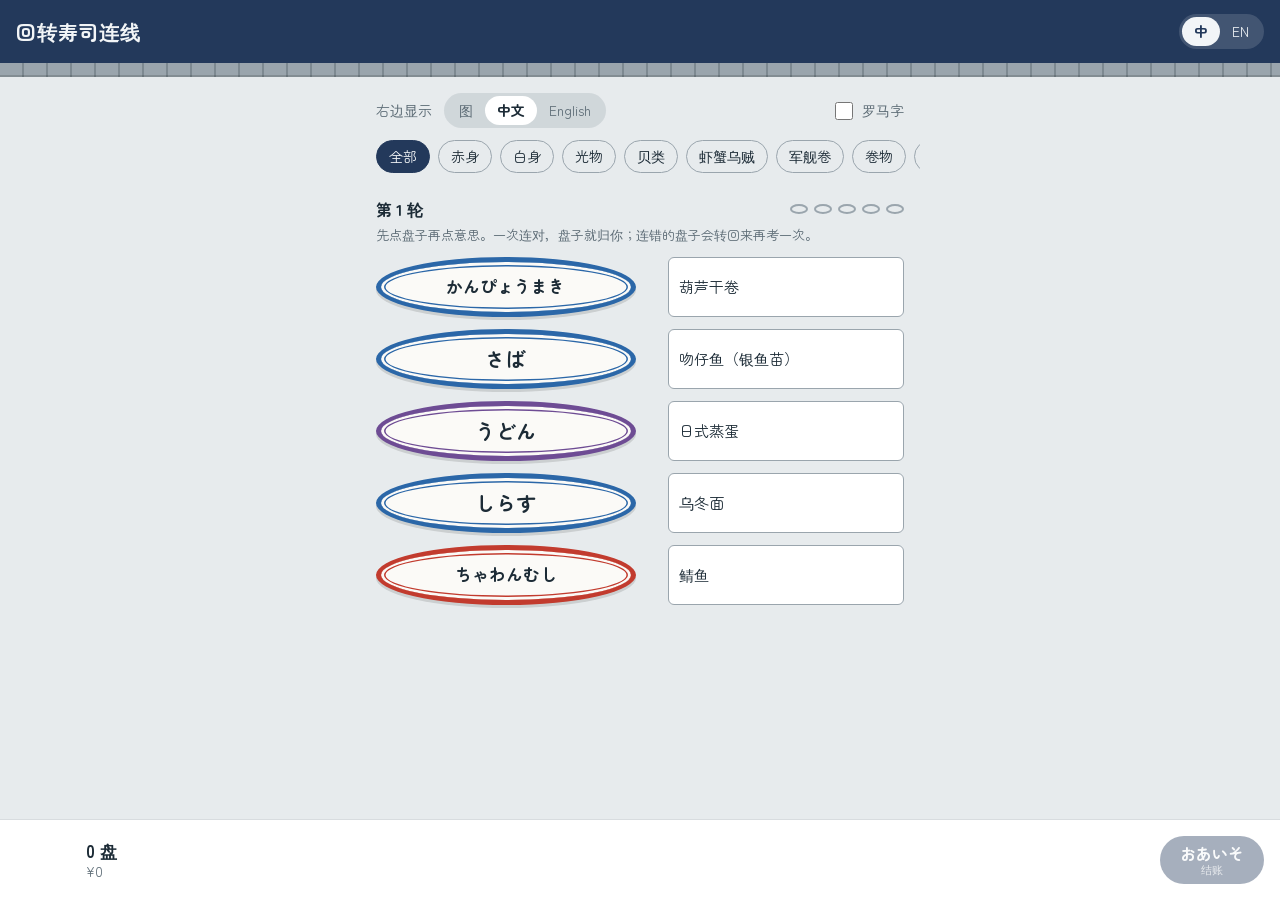
==== index.html @ 53e30462 "发布准备：网站图标、页面描述、.nojekyll Co-Authored-By: Claude Opus 5.5 <noreply@anthropic.com>" ====
<!doctype html>
<html lang="zh-CN">
<head>
  <meta charset="utf-8">
  <meta name="viewport" content="width=device-width, initial-scale=1, viewport-fit=cover">
  <meta name="theme-color" content="#23395b">
  <title>回转寿司连线</title>
  <meta name="description" content="把回转寿司店里的平假名菜名连到意思上。Match the hiragana on kaiten sushi plates to what they are.">
  <link rel="icon" href="img/sushi/maguro.svg" type="image/svg+xml">
  <link rel="preconnect" href="https://fonts.googleapis.com">
  <link rel="preconnect" href="https://fonts.gstatic.com" crossorigin>
  <link href="https://fonts.googleapis.com/css2?family=Zen+Maru+Gothic:wght@500;700&display=swap" rel="stylesheet">
  <link rel="stylesheet" href="style.css?v=0.3.1">
</head>
<body>
  <header class="noren">
    <h1 data-i18n="title">回转寿司连线</h1>
    <div class="seg" role="group" aria-label="Language">
      <button type="button" data-ui="zh">中</button>
      <button type="button" data-ui="en">EN</button>
    </div>
  </header>
  <div class="belt" aria-hidden="true"></div>

  <main>
    <section class="controls">
      <div class="row">
        <span data-i18n="answer">右边显示</span>
        <div class="seg" role="group">
          <button type="button" data-answer="pic" data-i18n="pic">图</button>
          <button type="button" data-answer="zh">中文</button>
          <button type="button" data-answer="en">English</button>
        </div>
        <label class="check">
          <input type="checkbox" id="romaji">
          <span data-i18n="romaji">罗马字</span>
        </label>
      </div>
      <div class="chips" id="chips"></div>
    </section>

    <section class="round">
      <div class="round-head">
        <h2 id="round-title"></h2>
        <ol class="dots" id="dots" aria-hidden="true"></ol>
      </div>
      <p class="hint" id="hint" data-i18n="tapHint"></p>
      <div class="board" id="board">
        <svg class="lines" id="lines" aria-hidden="true"></svg>
        <ul class="col" id="plates"></ul>
        <ul class="col" id="tags"></ul>
      </div>
      <div class="fact" id="fact" aria-live="polite"></div>
      <div class="summary" id="summary" hidden></div>
    </section>
  </main>

  <footer class="tray">
    <div class="stack" id="stack" aria-hidden="true"></div>
    <div class="tray-text">
      <b id="plate-count"></b>
      <span id="plate-total"></span>
    </div>
    <button type="button" class="primary" id="checkout">
      <span lang="ja" data-i18n="checkout">おあいそ</span>
      <small data-i18n="checkoutHint">结账</small>
    </button>
  </footer>

  <dialog class="bill" id="bill"></dialog>

  <script src="app.js?v=0.3.1"></script>
</body>
</html>
---- style.css ----
:root {
  --steel: #e7ebed;      /* 店里的不锈钢台面 */
  --steel-dark: #9aa5ad;  /* 传送带链节 */
  --surface: #ffffff;
  --ink: #1c2b36;
  --muted: #5c6b75;
  --noren: #23395b;       /* 藍色暖帘 */
  --noren-ink: #f2f5f7;
  --porcelain: #fbfaf7;   /* 盘子的白瓷 */
  --wrong: #8a96a0;

  /* 盘子颜色 = 价格档位，和店里一样 */
  --tier-0: #aab3b9;  /* 白盘，免费 */
  --tier-1: #2b67a8;  /* 蓝 ¥120 */
  --tier-2: #c23b2e;  /* 红 ¥180 */
  --tier-3: #6e4c94;  /* 紫 ¥260 */
  --tier-4: #d9a21b;  /* 金 ¥360 */
  --ok: #3b8657;

  --kana-font: "Zen Maru Gothic", "Hiragino Maru Gothic ProN", "Yu Gothic", sans-serif;
  --body-font: "Zen Maru Gothic", "PingFang SC", "Hiragino Sans GB", "Microsoft YaHei", "Noto Sans SC", sans-serif;
}

@media (prefers-color-scheme: dark) {
  :root {
    --steel: #172028;
    --steel-dark: #3a4853;
    --surface: #22303b;
    --ink: #e6ecef;
    --muted: #9fadb6;
    --noren: #1a2c47;
    --wrong: #6b7882;
  }
}

* { box-sizing: border-box; }

html { -webkit-text-size-adjust: 100%; }

body {
  margin: 0;
  background: var(--steel);
  color: var(--ink);
  font-family: var(--body-font);
  font-size: 16px;
  line-height: 1.5;
  -webkit-tap-highlight-color: transparent;
}

button { font: inherit; color: inherit; cursor: pointer; }

:focus-visible { outline: 3px solid var(--tier-1); outline-offset: 2px; }

/* ---------- 顶部：暖帘 + 传送带 ---------- */

.noren {
  display: flex;
  align-items: center;
  justify-content: space-between;
  gap: 12px;
  padding: calc(14px + env(safe-area-inset-top)) 16px 14px;
  background: var(--noren);
  color: var(--noren-ink);
}

.noren h1 {
  margin: 0;
  font-family: var(--kana-font);
  font-weight: 700;
  font-size: 1.25rem;
  letter-spacing: 0.04em;
}

.belt {
  height: 14px;
  background:
    repeating-linear-gradient(90deg, var(--steel-dark) 0 22px, transparent 22px 24px),
    var(--steel-dark);
  background-color: #7d8991;
  box-shadow: inset 0 -2px 0 rgba(0, 0, 0, 0.15);
}

main {
  max-width: 560px;
  margin: 0 auto;
  padding: 16px 16px calc(112px + env(safe-area-inset-bottom));
}

/* ---------- 切换按钮 ---------- */

.seg {
  display: inline-flex;
  border-radius: 999px;
  padding: 3px;
  background: rgba(127, 140, 150, 0.22);
}

.seg button {
  border: 0;
  background: transparent;
  padding: 4px 12px;
  border-radius: 999px;
  font-size: 0.875rem;
}

.seg button[aria-pressed="true"] {
  background: var(--surface);
  color: var(--ink);
  font-weight: 700;
}

.noren .seg { background: rgba(255, 255, 255, 0.14); }
.noren .seg button { color: var(--noren-ink); }
.noren .seg button[aria-pressed="true"] { background: var(--noren-ink); color: var(--noren); }

.controls .row {
  display: flex;
  flex-wrap: wrap;
  align-items: center;
  gap: 8px 12px;
  font-size: 0.875rem;
  color: var(--muted);
}

.check {
  display: inline-flex;
  align-items: center;
  gap: 6px;
  margin-left: auto;
}

.check input { width: 18px; height: 18px; accent-color: var(--noren); }

.chips {
  display: flex;
  gap: 8px;
  margin: 12px -16px 0;
  padding: 0 16px 4px;
  overflow-x: auto;
  scrollbar-width: none;
}

.chips::-webkit-scrollbar { display: none; }

.chips button {
  flex: none;
  border: 1.5px solid var(--steel-dark);
  background: transparent;
  border-radius: 999px;
  padding: 5px 12px;
  font-size: 0.875rem;
  white-space: nowrap;
}

.chips button[aria-pressed="true"] {
  border-color: var(--noren);
  background: var(--noren);
  color: var(--noren-ink);
}

/* ---------- 一轮 ---------- */

.round { margin-top: 20px; }

.round-head {
  display: flex;
  align-items: center;
  justify-content: space-between;
}

.round-head h2 {
  margin: 0;
  font-size: 1rem;
  font-weight: 700;
}

.dots {
  display: flex;
  gap: 6px;
  margin: 0;
  padding: 0;
  list-style: none;
}

.dots li {
  width: 18px;
  height: 10px;
  border-radius: 50%;
  border: 2px solid var(--steel-dark);
}

.dots li.on {
  border-color: var(--rim);
  background: var(--porcelain);
  box-shadow: inset 0 0 0 1px var(--rim);
}

.hint {
  margin: 4px 0 12px;
  font-size: 0.8125rem;
  color: var(--muted);
}

.board {
  position: relative;
  display: grid;
  grid-template-columns: 1.1fr 1fr;
  column-gap: 32px;
}

.lines {
  position: absolute;
  inset: 0;
  width: 100%;
  height: 100%;
  pointer-events: none;
  overflow: visible;
}

.lines line {
  stroke-width: 4;
  stroke-linecap: round;
  animation: draw 0.35s ease-out both;
}

.lines circle { animation: pop 0.2s ease-out both; }

@keyframes draw {
  from { stroke-dashoffset: var(--len); }
  to { stroke-dashoffset: 0; }
}

@keyframes pop {
  from { r: 0; }
}

.col {
  display: flex;
  flex-direction: column;
  gap: 12px;
  margin: 0;
  padding: 0;
  list-style: none;
}

.col li { display: flex; }

/* 盘子：从侧面看过去的椭圆盘 */
.plate {
  position: relative;
  width: 100%;
  min-height: 60px;
  border: 5px solid var(--rim);
  border-radius: 50%;
  background: var(--porcelain);
  box-shadow:
    inset 0 0 0 3px var(--porcelain),
    inset 0 0 0 4.5px var(--rim),
    0 3px 0 rgba(0, 0, 0, 0.12);
  color: #1c2b36;
  display: flex;
  flex-direction: column;
  align-items: center;
  justify-content: center;
  padding: 4px 6px;
  transition: transform 0.15s ease, box-shadow 0.15s ease;
}

.plate .kana {
  font-family: var(--kana-font);
  font-weight: 700;
  font-size: 1.25rem;
  line-height: 1.2;
  letter-spacing: 0.02em;
}

.plate .kana.long { font-size: 1.05rem; letter-spacing: 0; }

.plate .romaji {
  font-size: 0.75rem;
  color: #5c6b75;
  line-height: 1.2;
}

body:not(.show-romaji) .plate .romaji { display: none; }

.plate[aria-pressed="true"] {
  transform: translateY(-4px) scale(1.04);
  box-shadow:
    inset 0 0 0 3px var(--porcelain),
    inset 0 0 0 4.5px var(--rim),
    0 0 0 3px var(--steel),
    0 0 0 6px var(--rim),
    0 10px 16px rgba(0, 0, 0, 0.25);
}

/* 意思：点餐平板上的小票 */
.tag {
  width: 100%;
  min-height: 60px;
  border: 1.5px solid var(--steel-dark);
  border-radius: 6px;
  background: var(--surface);
  padding: 6px 10px;
  text-align: left;
  font-size: 0.9375rem;
  line-height: 1.3;
  transition: transform 0.15s ease, border-color 0.15s ease;
}

.tag[aria-pressed="true"] {
  border-color: var(--noren);
  box-shadow: 0 0 0 2px var(--noren);
}

@media (prefers-color-scheme: dark) {
  .tag[aria-pressed="true"] { border-color: var(--ink); box-shadow: 0 0 0 2px var(--ink); }
}

/* 图片模式：小票换成插图，每一行高一点，左右两列要一样高才对得齐 */
.board.pic .plate, .board.pic .tag { min-height: 74px; }

.tag.pic {
  display: flex;
  align-items: center;
  justify-content: center;
  padding: 0;
  overflow: hidden;
  background: var(--porcelain);
}

/* 铺满小票，只裁掉盘子上下的空白，寿司就显得大 */
.tag.pic img { width: 100%; height: 74px; object-fit: cover; object-position: 50% 58%; display: block; }

.plate.done, .tag.done { cursor: default; }
.plate.done { box-shadow: inset 0 0 0 3px var(--porcelain), inset 0 0 0 4.5px var(--rim); }
.tag.done {
  border-color: var(--rim);
  border-left-width: 6px;
  padding-left: 6px;
}

.wrong { animation: shake 0.35s ease; }

@keyframes shake {
  20%, 60% { transform: translateX(-5px); }
  40%, 80% { transform: translateX(5px); }
}

/* 盘子转进来：一轮开始时唯一的入场动画 */
.board.enter .plate { animation: slide-in 0.45s cubic-bezier(.2,.8,.3,1) both; }
.board.enter li:nth-child(2) .plate { animation-delay: 0.06s; }
.board.enter li:nth-child(3) .plate { animation-delay: 0.12s; }
.board.enter li:nth-child(4) .plate { animation-delay: 0.18s; }
.board.enter li:nth-child(5) .plate { animation-delay: 0.24s; }

@keyframes slide-in {
  from { transform: translateX(-110vw); }
}

/* ---------- 小知识和本轮总结 ---------- */

.fact {
  min-height: 72px;
  margin-top: 20px;
  padding: 12px 14px;
  border-radius: 6px;
  background: var(--surface);
  border-left: 6px solid var(--rim, var(--steel-dark));
  font-size: 0.9375rem;
}

.fact:empty { visibility: hidden; }

.fact b {
  font-family: var(--kana-font);
  margin-right: 6px;
}

.summary {
  margin-top: 20px;
  padding: 16px;
  border-radius: 6px;
  background: var(--surface);
}

.summary h3 { margin: 0 0 4px; font-size: 1.0625rem; }
.summary p { margin: 0 0 12px; color: var(--muted); font-size: 0.875rem; }

.summary ul { margin: 0 0 16px; padding: 0; list-style: none; }

.summary li {
  display: grid;
  grid-template-columns: 1.25rem 64px 1fr;
  align-items: center;
  column-gap: 8px;
  padding: 8px 0;
  border-top: 1px solid rgba(127, 140, 150, 0.25);
}

.summary .mark { font-weight: 700; }
.summary .thumb { width: 64px; height: 51px; object-fit: contain; border-radius: 4px; background: var(--porcelain); }
.summary .mark.miss { color: var(--tier-2); }
.summary .mark.ok { color: var(--ok); }
.summary .word { font-family: var(--kana-font); font-weight: 700; }
.summary .meta { color: var(--muted); font-size: 0.8125rem; }

.primary {
  width: 100%;
  border: 0;
  border-radius: 999px;
  padding: 12px;
  background: var(--noren);
  color: var(--noren-ink);
  font-weight: 700;
  font-size: 1rem;
}

@media (prefers-color-scheme: dark) {
  .primary { background: var(--noren-ink); color: var(--noren); }
}

.empty { color: var(--muted); }

/* 答错过、转回来的盘子 */
.plate .again {
  position: absolute;
  top: -9px;
  right: 6px;
  padding: 0 6px;
  border-radius: 999px;
  background: var(--noren);
  color: var(--noren-ink);
  font-size: 0.6875rem;
  line-height: 1.6;
}

.fact .price {
  display: inline-block;
  margin-right: 8px;
  padding: 0 6px;
  border-radius: 999px;
  background: var(--rim);
  color: #fff;
  font-size: 0.75rem;
  font-weight: 700;
  vertical-align: 0.1em;
}

/* ---------- 底部托盘：叠起来的盘子 ---------- */

.tray {
  position: fixed;
  left: 0;
  right: 0;
  bottom: 0;
  z-index: 5;
  display: flex;
  align-items: center;
  gap: 14px;
  padding: 10px 16px calc(10px + env(safe-area-inset-bottom));
  background: var(--surface);
  border-top: 1px solid rgba(127, 140, 150, 0.3);
}

.stack {
  position: relative;
  flex: none;
  width: 56px;
  height: 60px;
}

.stack span {
  position: absolute;
  left: 2px;
  width: 52px;
  height: 14px;
  border-radius: 50%;
  border: 3px solid var(--rim);
  background: var(--porcelain);
  box-shadow: 0 1px 0 rgba(0, 0, 0, 0.18);
}

.stack span.drop { animation: drop 0.35s cubic-bezier(.3,1.4,.5,1) both; }

@keyframes drop {
  from { transform: translateY(-40px); opacity: 0; }
}

.tray-text {
  display: flex;
  flex-direction: column;
  line-height: 1.3;
}

.tray-text b { font-size: 1.0625rem; }
.tray-text span { color: var(--muted); font-size: 0.875rem; font-variant-numeric: tabular-nums; }

.tray .primary {
  width: auto;
  margin-left: auto;
  padding: 8px 20px;
  display: flex;
  flex-direction: column;
  align-items: center;
  line-height: 1.2;
}

.tray .primary span { font-family: var(--kana-font); }
.tray .primary small { font-weight: 500; font-size: 0.6875rem; opacity: 0.8; }
.primary:disabled { opacity: 0.4; cursor: default; }

/* ---------- 结账单 ---------- */

.bill {
  width: min(420px, calc(100vw - 32px));
  border: 0;
  border-radius: 6px;
  padding: 24px 20px 20px;
  background: var(--porcelain);
  color: #1c2b36;
  border-top: 8px solid var(--noren);
}

.bill::backdrop { background: rgba(10, 20, 30, 0.55); }

.bill h2 {
  margin: 0;
  font-family: var(--kana-font);
  font-size: 1.5rem;
  letter-spacing: 0.08em;
}

.bill .sub { margin: 4px 0 16px; color: #5c6b75; font-size: 0.875rem; }

.bill table {
  width: 100%;
  border-collapse: collapse;
  font-variant-numeric: tabular-nums;
  font-size: 0.9375rem;
}

.bill td, .bill th { padding: 8px 0; border-bottom: 1px dashed #c3cbd0; text-align: left; }
.bill td:nth-child(2) { color: #5c6b75; }
.bill td:last-child { text-align: right; }

.bill tfoot th, .bill tfoot td {
  border-bottom: 0;
  border-top: 2px solid #1c2b36;
  font-size: 1.125rem;
  font-weight: 700;
}

.bill .swatch {
  display: inline-block;
  width: 22px;
  height: 9px;
  margin-right: 8px;
  border-radius: 50%;
  border: 3px solid var(--rim);
  vertical-align: 0.05em;
}

.bill .note { margin: 10px 0 0; color: #5c6b75; font-size: 0.8125rem; }
.bill .note:empty { display: none; }

.bill .actions { display: flex; flex-direction: column; gap: 8px; margin-top: 20px; }

.bill .primary { background: var(--noren); color: var(--noren-ink); }

.ghost {
  border: 0;
  background: transparent;
  padding: 10px;
  color: #5c6b75;
  font-size: 0.9375rem;
}

@media (prefers-reduced-motion: reduce) {
  *, *::before, *::after { animation: none !important; transition: none !important; }
}
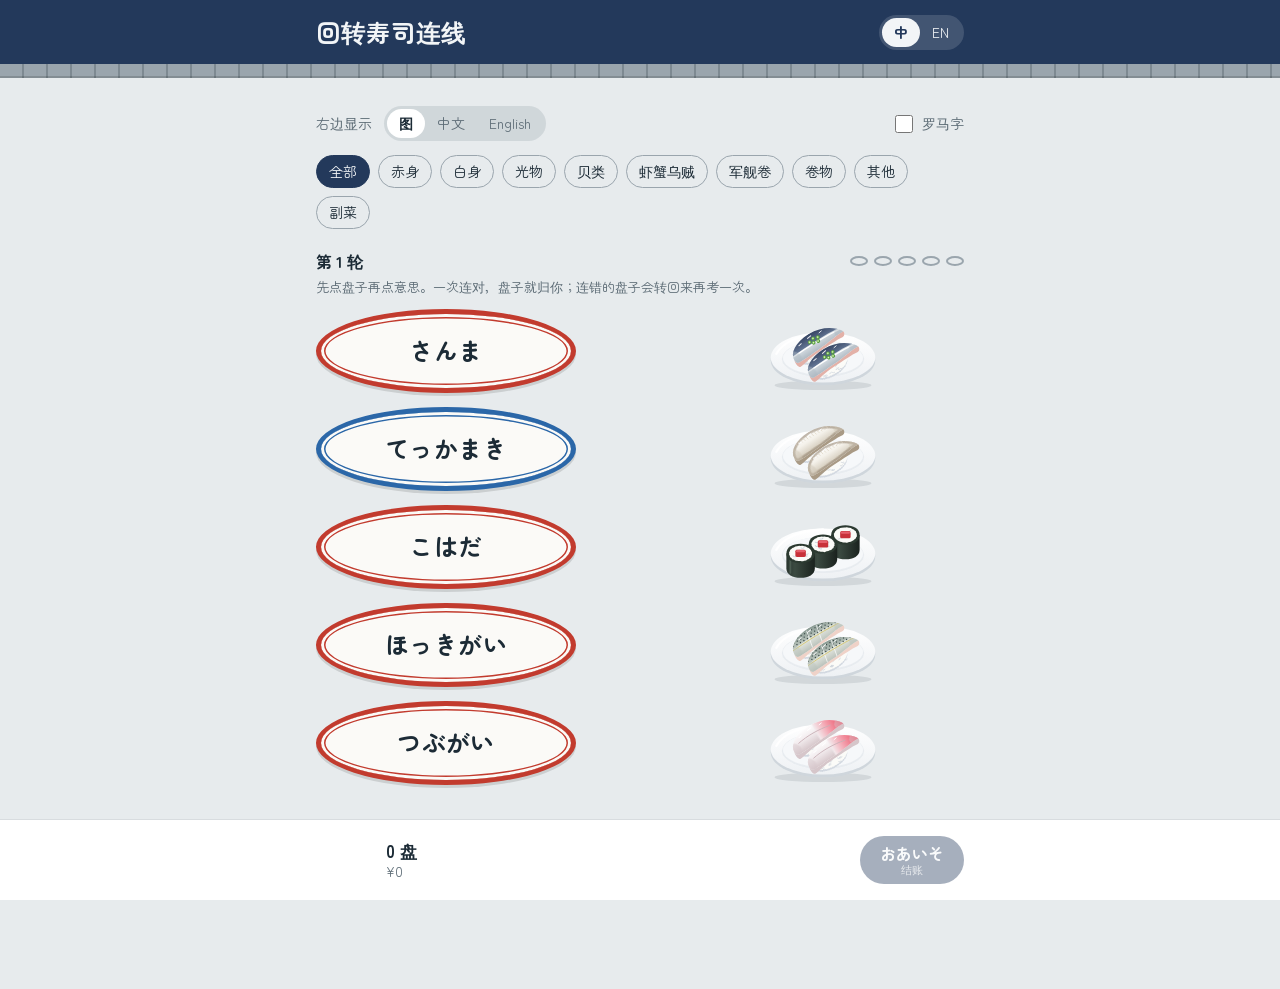
==== commit 9ea0e309: "插图完整显示、默认显示图、电脑宽屏适配 - 插图裁掉上方空白；小票改成透明底、完整显示，不再像从窗口里看 - 第一次打开时右边默认显示图 - 宽屏：内容区放宽，顶栏和托盘跟内容对齐，分类全部排开，鼠标" ====
--- a/index.html
+++ b/index.html
@@ -10,7 +10,7 @@
   <link rel="preconnect" href="https://fonts.googleapis.com">
   <link rel="preconnect" href="https://fonts.gstatic.com" crossorigin>
   <link href="https://fonts.googleapis.com/css2?family=Zen+Maru+Gothic:wght@500;700&display=swap" rel="stylesheet">
-  <link rel="stylesheet" href="style.css?v=0.3.1">
+  <link rel="stylesheet" href="style.css?v=0.4.1">
 </head>
 <body>
   <header class="noren">
@@ -69,6 +69,6 @@
 
   <dialog class="bill" id="bill"></dialog>
 
-  <script src="app.js?v=0.3.1"></script>
+  <script src="app.js?v=0.4"></script>
 </body>
 </html>
--- a/style.css
+++ b/style.css
@@ -317,20 +317,21 @@
   .tag[aria-pressed="true"] { border-color: var(--ink); box-shadow: 0 0 0 2px var(--ink); }
 }
 
-/* 图片模式：小票换成插图，每一行高一点，左右两列要一样高才对得齐 */
-.board.pic .plate, .board.pic .tag { min-height: 74px; }
-
+/* 图片模式：小票换成插图，左右两列要一样高才对得齐 */
+.board.pic .plate, .board.pic .tag { min-height: 66px; }
+
+/* 图完整显示、透明底，不加框；选中和连对时才出现边框 */
 .tag.pic {
   display: flex;
   align-items: center;
   justify-content: center;
   padding: 0;
-  overflow: hidden;
-  background: var(--porcelain);
-}
-
-/* 铺满小票，只裁掉盘子上下的空白，寿司就显得大 */
-.tag.pic img { width: 100%; height: 74px; object-fit: cover; object-position: 50% 58%; display: block; }
+  background: transparent;
+  border-color: transparent;
+}
+
+.tag.pic img { width: 100%; height: 62px; object-fit: contain; display: block; }
+.tag.pic[aria-pressed="true"] { border-color: var(--noren); }
 
 .plate.done, .tag.done { cursor: default; }
 .plate.done { box-shadow: inset 0 0 0 3px var(--porcelain), inset 0 0 0 4.5px var(--rim); }
@@ -399,7 +400,7 @@
 }
 
 .summary .mark { font-weight: 700; }
-.summary .thumb { width: 64px; height: 51px; object-fit: contain; border-radius: 4px; background: var(--porcelain); }
+.summary .thumb { width: 64px; height: 46px; object-fit: contain; }
 .summary .mark.miss { color: var(--tier-2); }
 .summary .mark.ok { color: var(--ok); }
 .summary .word { font-family: var(--kana-font); font-weight: 700; }
@@ -576,6 +577,43 @@
   font-size: 0.9375rem;
 }
 
+/* ---------- 电脑宽屏 ---------- */
+
+/* 有鼠标的设备：悬停时给一点反馈 */
+@media (hover: hover) {
+  .plate:not(.done):not([aria-pressed="true"]):hover { transform: translateY(-2px); }
+  .tag:not(.done):not([aria-pressed="true"]):hover { border-color: var(--muted); }
+  .chips button:not([aria-pressed="true"]):hover { border-color: var(--muted); }
+}
+
+/* 内容区放宽、字和盘子放大；顶栏和底部托盘的内容跟内容区对齐，不再贴着屏幕两边 */
+@media (min-width: 720px) {
+  main { max-width: 680px; padding-top: 28px; }
+
+  .noren, .tray {
+    padding-left: max(16px, calc((100vw - 680px) / 2 + 16px));
+    padding-right: max(16px, calc((100vw - 680px) / 2 + 16px));
+  }
+
+  .noren h1 { font-size: 1.5rem; }
+
+  /* 分类不用横向滚动，全部排开 */
+  .chips { flex-wrap: wrap; margin: 14px 0 0; padding: 0; }
+
+  .board { column-gap: 56px; }
+  .col { gap: 14px; }
+  .plate, .tag { min-height: 68px; }
+  .plate { max-width: 260px; }  /* 太宽的话椭圆会被拉扁 */
+  .plate .kana { font-size: 1.5rem; }
+  .plate .kana.long { font-size: 1.25rem; }
+  .tag { font-size: 1.0625rem; padding: 8px 14px; }
+
+  .board.pic .plate, .board.pic .tag { min-height: 84px; }
+  .tag.pic img { height: 80px; }
+
+  .fact { font-size: 1rem; }
+}
+
 @media (prefers-reduced-motion: reduce) {
   *, *::before, *::after { animation: none !important; transition: none !important; }
 }
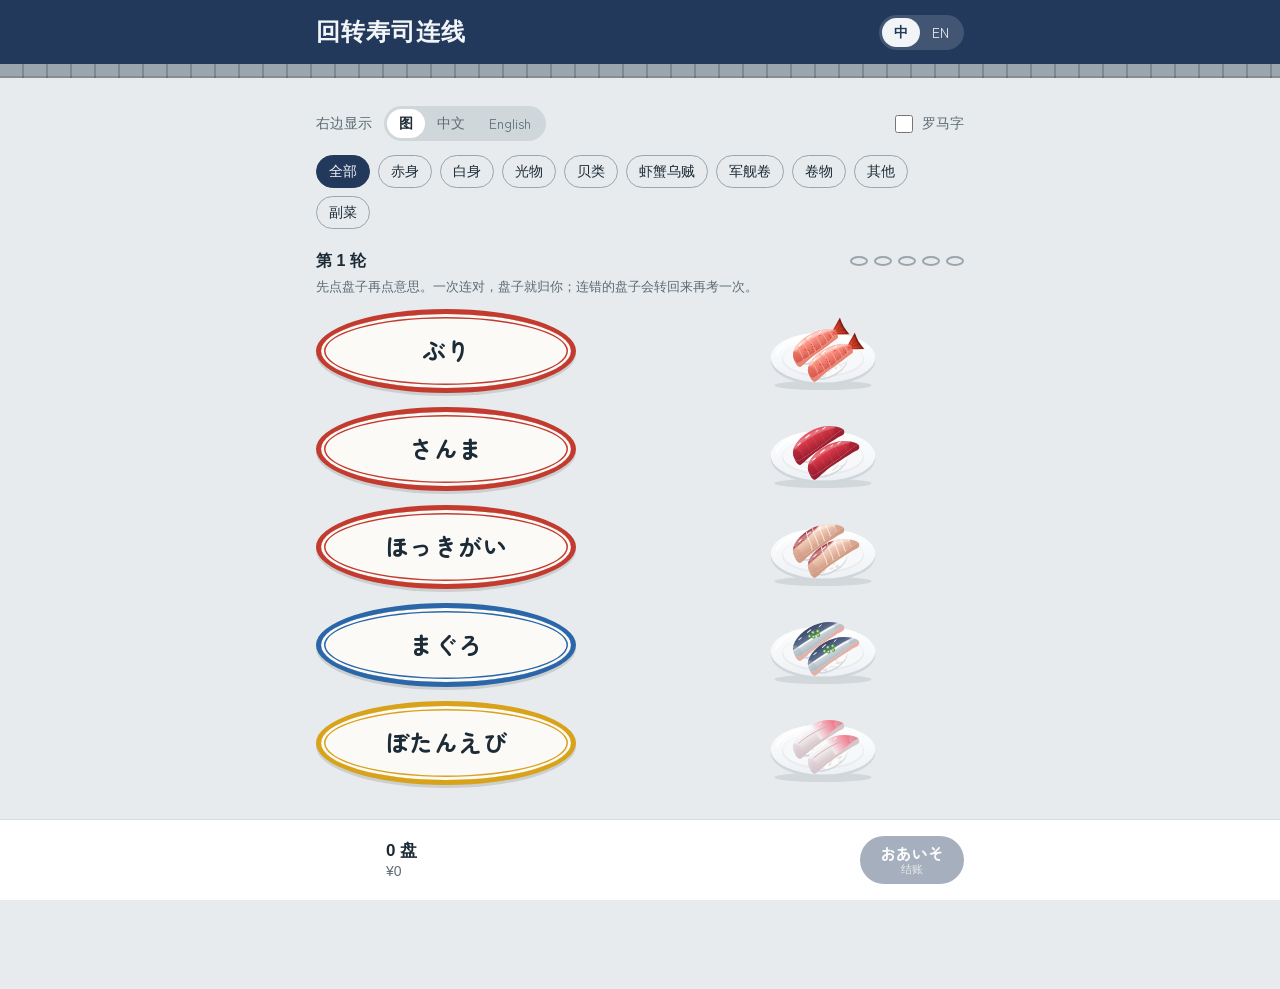
==== commit e3ae874d: "按语言分开字体：中文用系统简中字体，日文用 Zen Maru Gothic Zen Maru Gothic 是日文字体，缺很多简体字，共用汉字也会画成日文字形。 中文改用苹方 / 微软雅黑 / 思源黑" ====
--- a/index.html
+++ b/index.html
@@ -10,14 +10,14 @@
   <link rel="preconnect" href="https://fonts.googleapis.com">
   <link rel="preconnect" href="https://fonts.gstatic.com" crossorigin>
   <link href="https://fonts.googleapis.com/css2?family=Zen+Maru+Gothic:wght@500;700&display=swap" rel="stylesheet">
-  <link rel="stylesheet" href="style.css?v=0.4.1">
+  <link rel="stylesheet" href="style.css?v=0.4.2">
 </head>
 <body>
   <header class="noren">
     <h1 data-i18n="title">回转寿司连线</h1>
     <div class="seg" role="group" aria-label="Language">
-      <button type="button" data-ui="zh">中</button>
-      <button type="button" data-ui="en">EN</button>
+      <button type="button" data-ui="zh" lang="zh-CN">中</button>
+      <button type="button" data-ui="en" lang="en">EN</button>
     </div>
   </header>
   <div class="belt" aria-hidden="true"></div>
@@ -28,8 +28,8 @@
         <span data-i18n="answer">右边显示</span>
         <div class="seg" role="group">
           <button type="button" data-answer="pic" data-i18n="pic">图</button>
-          <button type="button" data-answer="zh">中文</button>
-          <button type="button" data-answer="en">English</button>
+          <button type="button" data-answer="zh" lang="zh-CN">中文</button>
+          <button type="button" data-answer="en" lang="en">English</button>
         </div>
         <label class="check">
           <input type="checkbox" id="romaji">
@@ -69,6 +69,6 @@
 
   <dialog class="bill" id="bill"></dialog>
 
-  <script src="app.js?v=0.4"></script>
+  <script src="app.js?v=0.4.2"></script>
 </body>
 </html>
--- a/style.css
+++ b/style.css
@@ -17,9 +17,16 @@
   --tier-4: #d9a21b;  /* 金 ¥360 */
   --ok: #3b8657;
 
+  /* 按语言分开用字体：Zen Maru Gothic 是日文字体，没有很多简体字，
+     共用的汉字也会画成日文字形，所以中文一律用系统的简体中文字体 */
   --kana-font: "Zen Maru Gothic", "Hiragino Maru Gothic ProN", "Yu Gothic", sans-serif;
-  --body-font: "Zen Maru Gothic", "PingFang SC", "Hiragino Sans GB", "Microsoft YaHei", "Noto Sans SC", sans-serif;
-}
+  --zh-font: "PingFang SC", "Hiragino Sans GB", "Microsoft YaHei", "Noto Sans SC", "Noto Sans CJK SC", "Source Han Sans SC", sans-serif;
+  --en-font: "Zen Maru Gothic", var(--zh-font);
+}
+
+:lang(zh) { font-family: var(--zh-font); }
+:lang(en) { font-family: var(--en-font); }
+:lang(ja) { font-family: var(--kana-font); }
 
 @media (prefers-color-scheme: dark) {
   :root {
@@ -41,7 +48,6 @@
   margin: 0;
   background: var(--steel);
   color: var(--ink);
-  font-family: var(--body-font);
   font-size: 16px;
   line-height: 1.5;
   -webkit-tap-highlight-color: transparent;
@@ -65,7 +71,6 @@
 
 .noren h1 {
   margin: 0;
-  font-family: var(--kana-font);
   font-weight: 700;
   font-size: 1.25rem;
   letter-spacing: 0.04em;
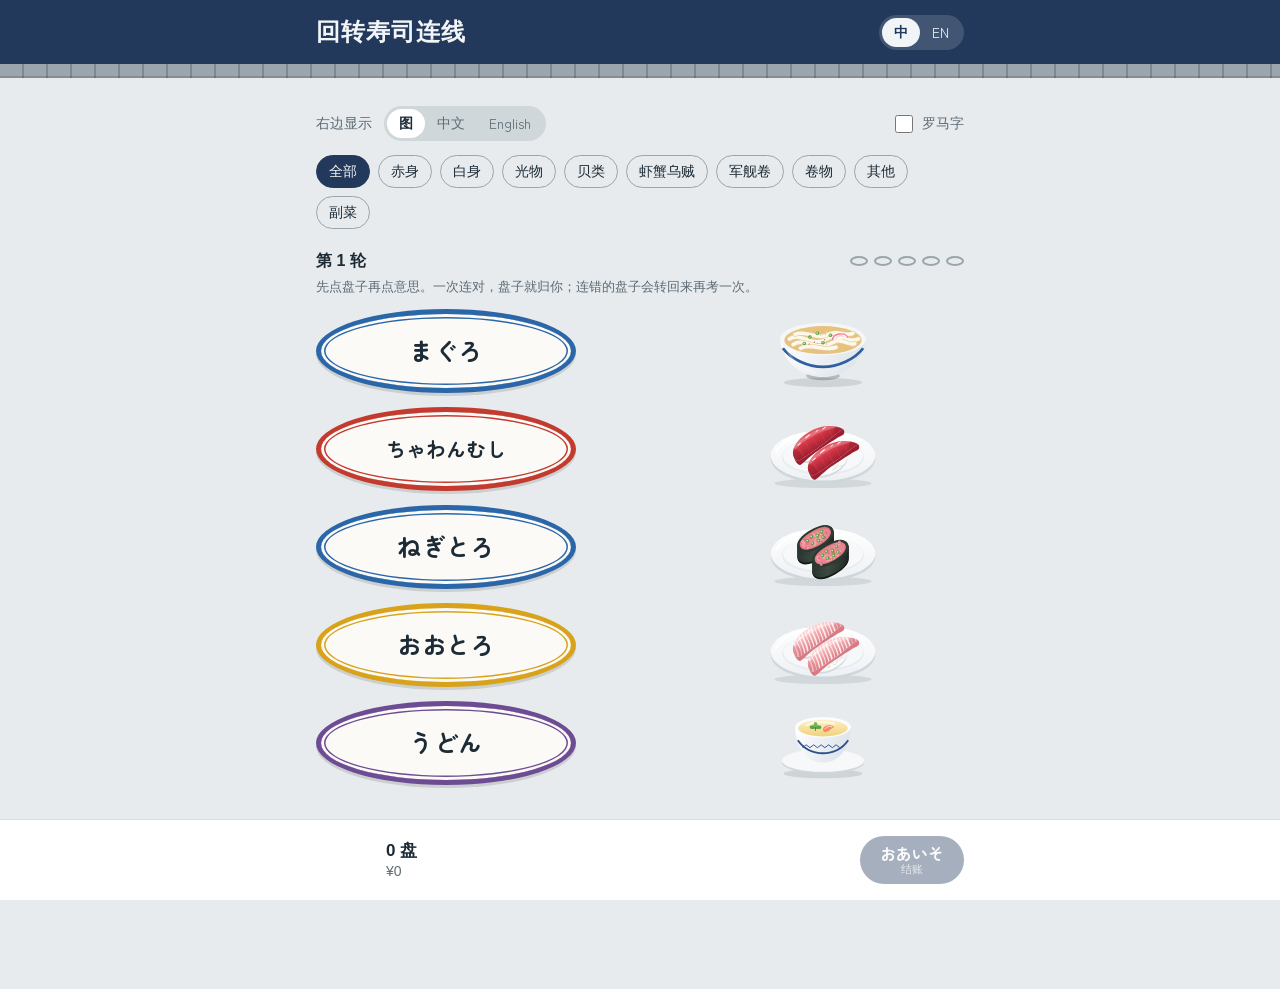
==== commit 8ba5b720: "白色系插图加大区别；避免浏览器强制深色改色 - 鱿鱼改成方方正正的一片，冷白色，边缘压一圈灰，在白盘上也看得清 - 鳍边肉改成窄长的奶黄色条，粗横纹 - 比目鱼更通透，红叶萝卜泥和葱放大放在正中 - " ====
--- a/index.html
+++ b/index.html
@@ -4,13 +4,15 @@
   <meta charset="utf-8">
   <meta name="viewport" content="width=device-width, initial-scale=1, viewport-fit=cover">
   <meta name="theme-color" content="#23395b">
+  <!-- 告诉浏览器本页自带深色模式，Chrome 等的「强制深色」就不会再改颜色（否则白盘子会被改成深色） -->
+  <meta name="color-scheme" content="light dark">
   <title>回转寿司连线</title>
   <meta name="description" content="把回转寿司店里的平假名菜名连到意思上。Match the hiragana on kaiten sushi plates to what they are.">
   <link rel="icon" href="img/sushi/maguro.svg" type="image/svg+xml">
   <link rel="preconnect" href="https://fonts.googleapis.com">
   <link rel="preconnect" href="https://fonts.gstatic.com" crossorigin>
   <link href="https://fonts.googleapis.com/css2?family=Zen+Maru+Gothic:wght@500;700&display=swap" rel="stylesheet">
-  <link rel="stylesheet" href="style.css?v=0.4.2">
+  <link rel="stylesheet" href="style.css?v=0.5">
 </head>
 <body>
   <header class="noren">
@@ -69,6 +71,6 @@
 
   <dialog class="bill" id="bill"></dialog>
 
-  <script src="app.js?v=0.4.2"></script>
+  <script src="app.js?v=0.5"></script>
 </body>
 </html>
--- a/style.css
+++ b/style.css
@@ -23,6 +23,8 @@
   --zh-font: "PingFang SC", "Hiragino Sans GB", "Microsoft YaHei", "Noto Sans SC", "Noto Sans CJK SC", "Source Han Sans SC", sans-serif;
   --en-font: "Zen Maru Gothic", var(--zh-font);
 }
+
+:root { color-scheme: light dark; }
 
 :lang(zh) { font-family: var(--zh-font); }
 :lang(en) { font-family: var(--en-font); }
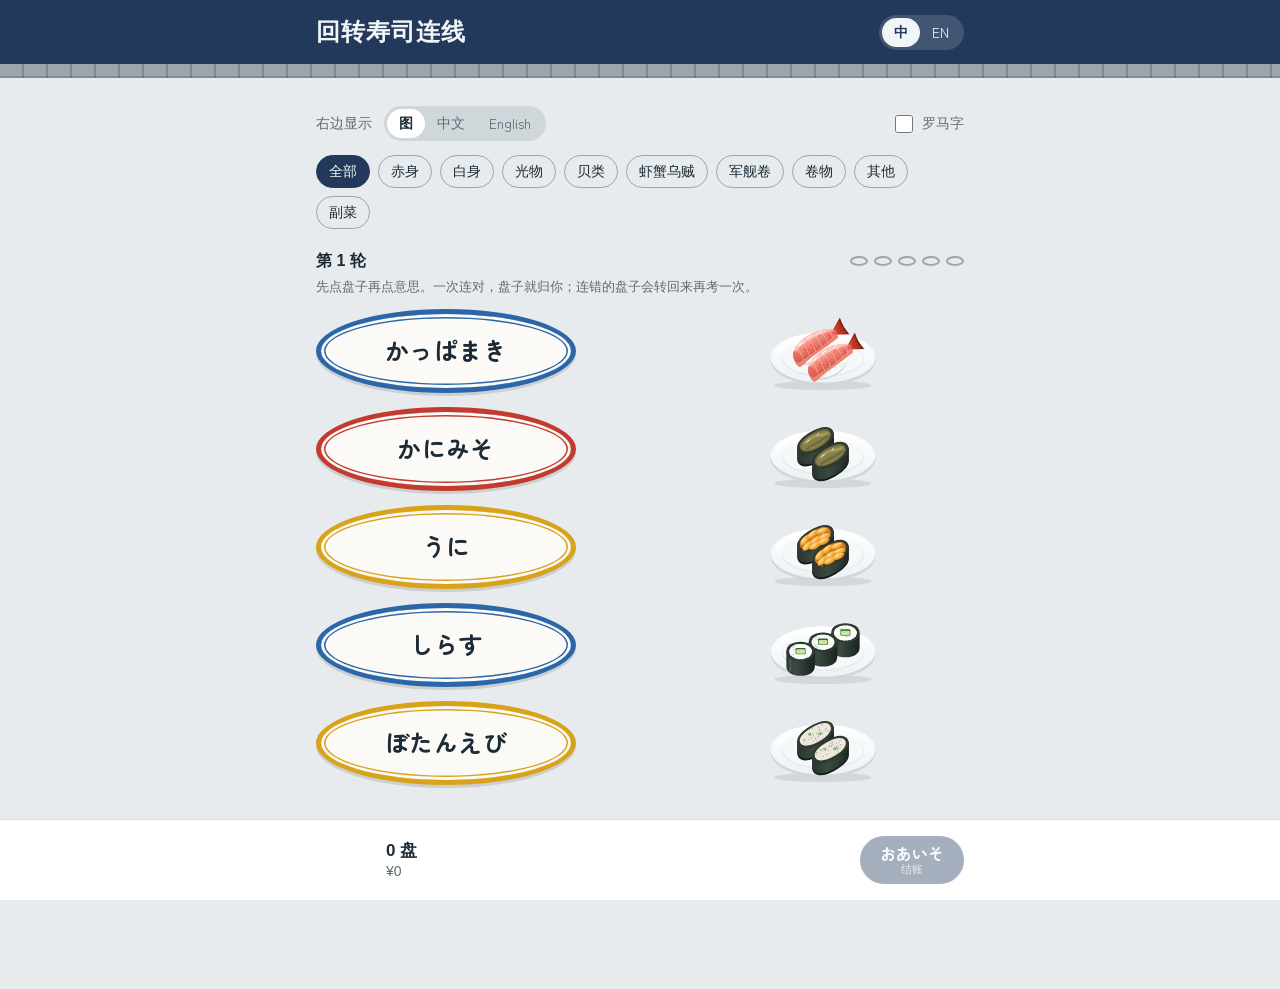
==== commit ddd483d6: "握寿司按实物切法画出各自的外形 原来大部分握寿司共用同一个月牙形，只换颜色和花纹，看起来都差不多。 draw_sushi.py 新增 slice_shape：用上下边缘曲线描述一片鱼，自动生成顶面和侧" ====
--- a/index.html
+++ b/index.html
@@ -71,6 +71,6 @@
 
   <dialog class="bill" id="bill"></dialog>
 
-  <script src="app.js?v=0.5"></script>
+  <script src="app.js?v=0.6"></script>
 </body>
 </html>
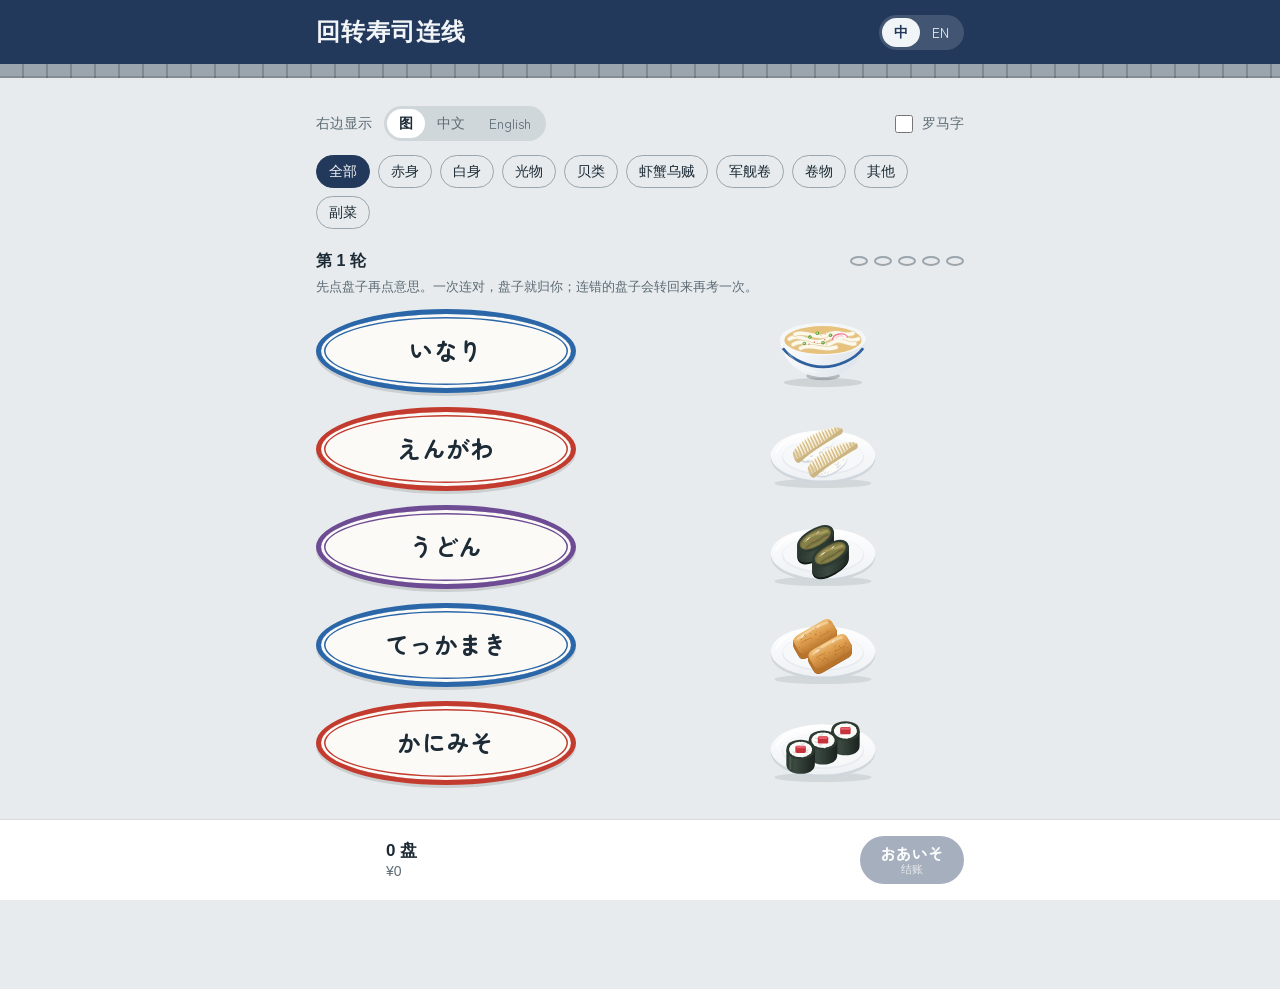
==== commit 0544419f: "新画法样稿（30° 视角、叶片形鱼片、细描边）；加相似组 - tools/draw_sushi_v2.py：用简单的 3D 模型投影，饭团是圆角方块，鱼片盖在上面、两头垂到盘子；   先做金枪鱼、油甘" ====
--- a/index.html
+++ b/index.html
@@ -71,6 +71,6 @@
 
   <dialog class="bill" id="bill"></dialog>
 
-  <script src="app.js?v=0.6"></script>
+  <script src="app.js?v=0.7"></script>
 </body>
 </html>
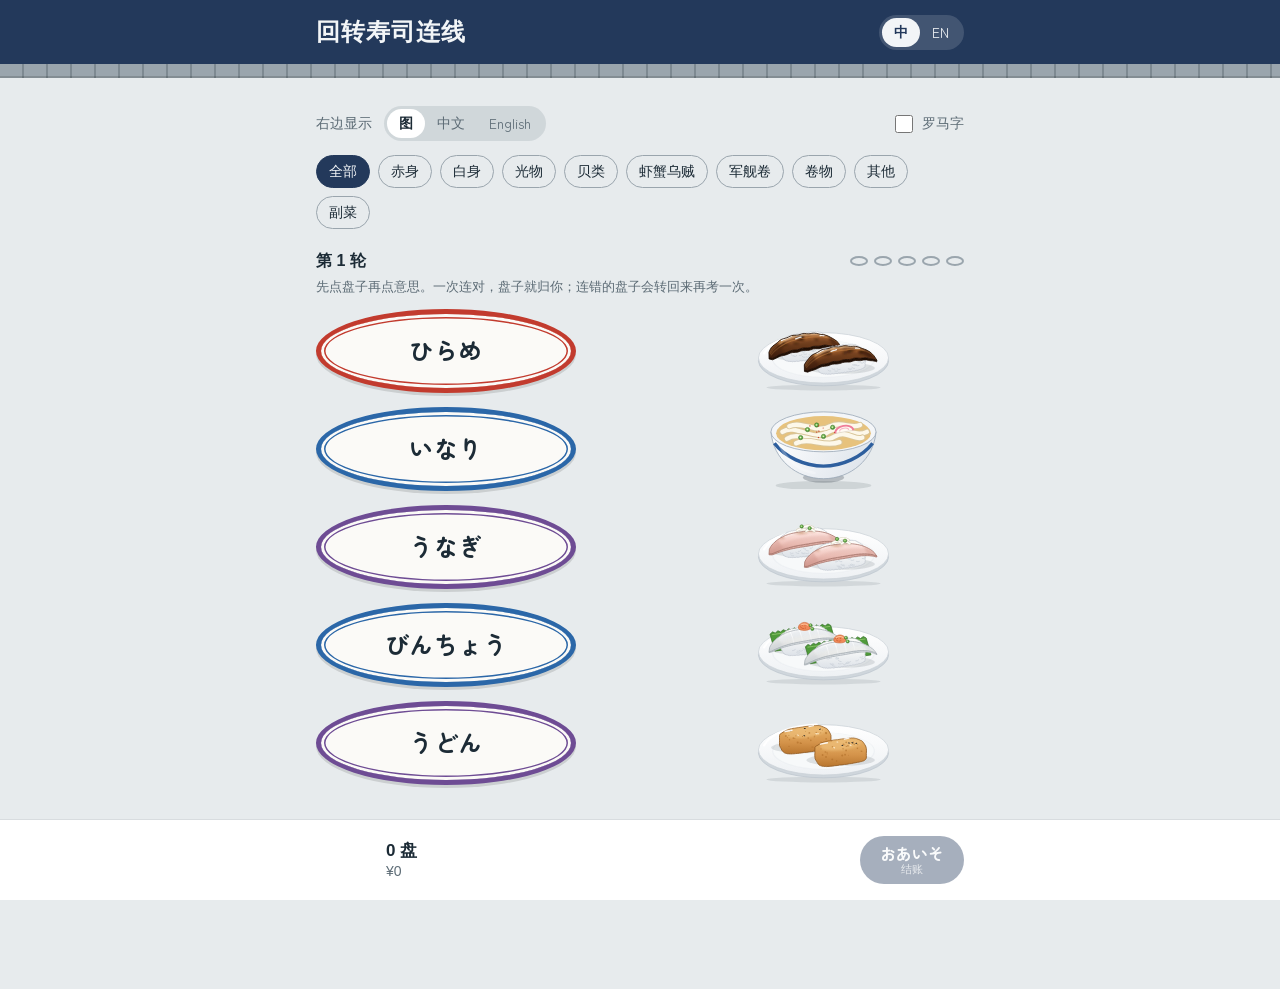
==== commit d7eecf19: "按新画法重画全部 48 个词并替换进游戏 - tools/draw_sushi.py 改成新画法：约 30° 侧前方视角，饭团是圆角方块，鱼片趴在上面、两头垂到盘子，   细的同色系描边；玉子是方块，" ====
--- a/index.html
+++ b/index.html
@@ -12,7 +12,7 @@
   <link rel="preconnect" href="https://fonts.googleapis.com">
   <link rel="preconnect" href="https://fonts.gstatic.com" crossorigin>
   <link href="https://fonts.googleapis.com/css2?family=Zen+Maru+Gothic:wght@500;700&display=swap" rel="stylesheet">
-  <link rel="stylesheet" href="style.css?v=0.5">
+  <link rel="stylesheet" href="style.css?v=0.8">
 </head>
 <body>
   <header class="noren">
@@ -71,6 +71,6 @@
 
   <dialog class="bill" id="bill"></dialog>
 
-  <script src="app.js?v=0.7"></script>
+  <script src="app.js?v=0.8"></script>
 </body>
 </html>
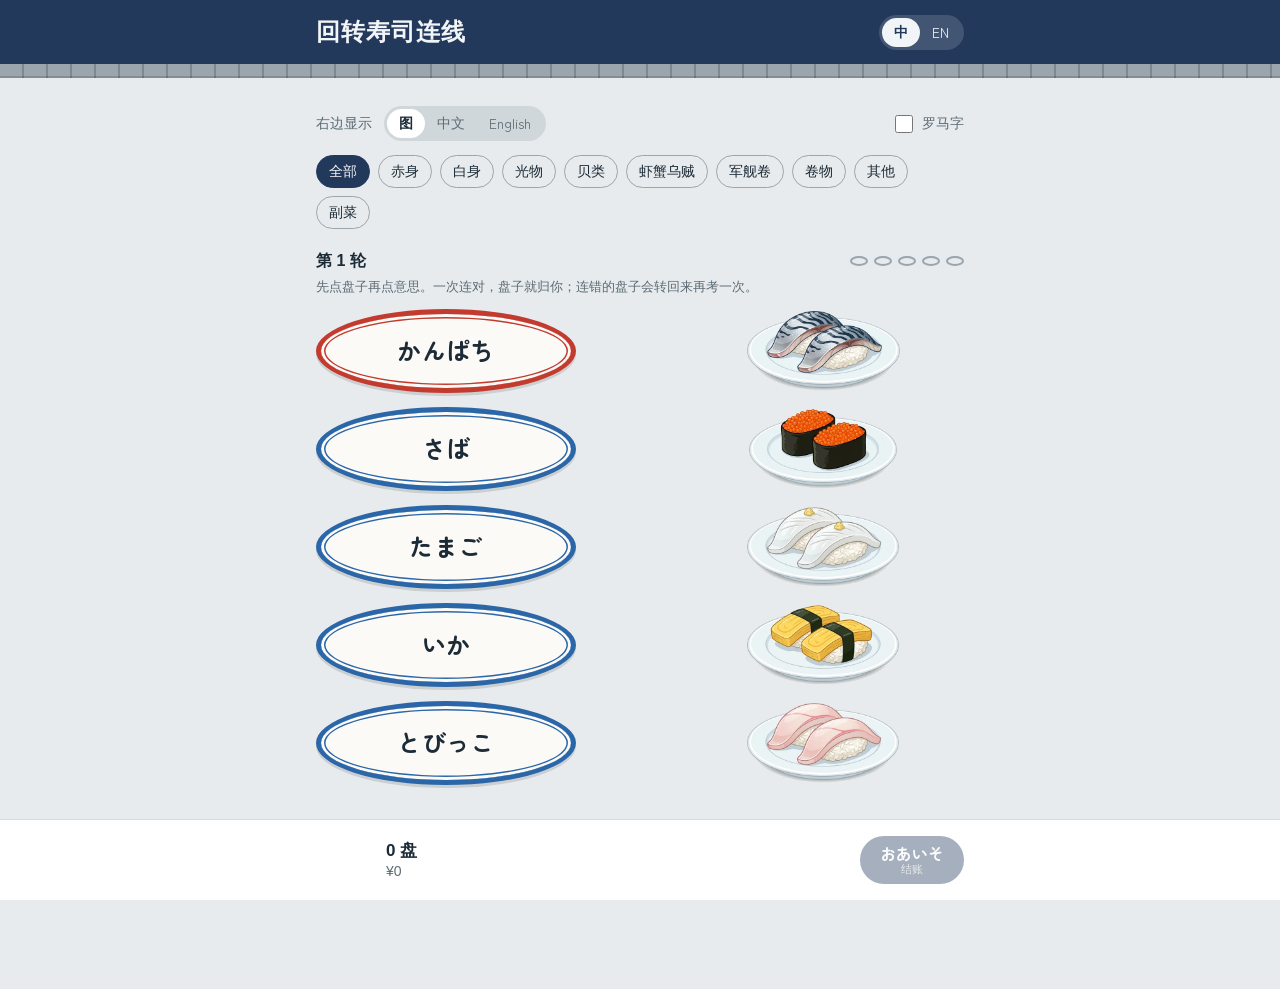
==== commit 86ea0f49: "全部 48 个词换成 Gemini 生成的插图（WebP） - gen_images.py：按内容找提示词代码块（之前误取了用法说明）、   加超时、进度实时显示、返回的 JPEG 统一转 PNG -" ====
--- a/index.html
+++ b/index.html
@@ -12,7 +12,7 @@
   <link rel="preconnect" href="https://fonts.googleapis.com">
   <link rel="preconnect" href="https://fonts.gstatic.com" crossorigin>
   <link href="https://fonts.googleapis.com/css2?family=Zen+Maru+Gothic:wght@500;700&display=swap" rel="stylesheet">
-  <link rel="stylesheet" href="style.css?v=0.8">
+  <link rel="stylesheet" href="style.css?v=0.9">
 </head>
 <body>
   <header class="noren">
@@ -71,6 +71,6 @@
 
   <dialog class="bill" id="bill"></dialog>
 
-  <script src="app.js?v=0.8"></script>
+  <script src="app.js?v=0.9"></script>
 </body>
 </html>
